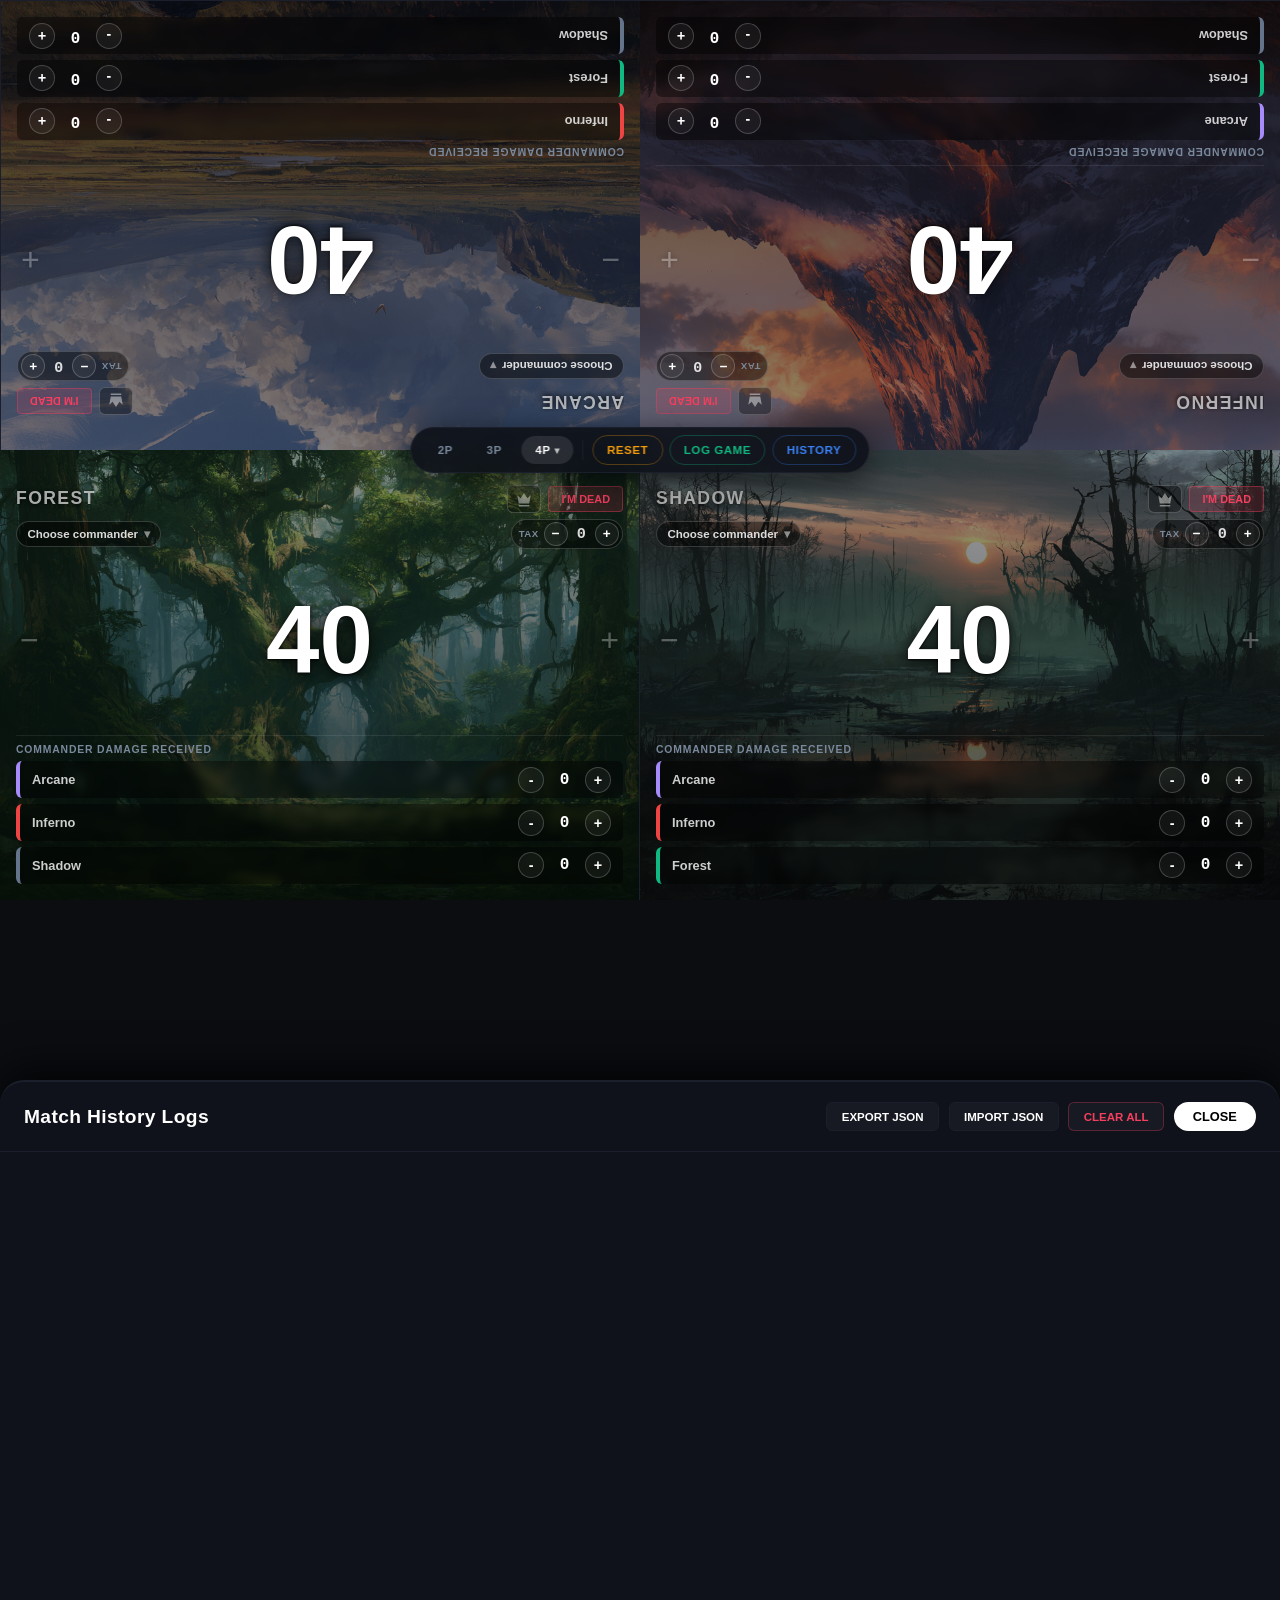
==== app/index.html @ bb57c6b3 "Urza's Abacus v2.1.1 Website at the root, the app in /app.  - Website: single page explaining every " ====
<!DOCTYPE html>
<html lang="en">
<head>
  <meta charset="UTF-8">
  <meta name="viewport" content="width=device-width, initial-scale=1.0, maximum-scale=1.0, user-scalable=no">
  <title>Urza's Abacus: Commander Life Tracker</title>
  <meta name="description" content="Urza's Abacus: a free life tracker for Magic: The Gathering Commander (EDH). Life, commander damage, commander tax, the monarch and match history for 2–4 players on one shared device.">
  <meta name="application-name" content="Urza's Abacus">
  <meta name="apple-mobile-web-app-title" content="Urza's Abacus">
  <meta name="apple-mobile-web-app-capable" content="yes">
  <meta name="mobile-web-app-capable" content="yes">
  <meta name="theme-color" content="#0b0d11">
  <link rel="icon" type="image/svg+xml" href="favicon.svg">

  <link rel="stylesheet" href="css/base.css">
  <link rel="stylesheet" href="css/layout.css">
  <link rel="stylesheet" href="css/player-card.css">
  <link rel="stylesheet" href="css/commander-picker.css">
  <link rel="stylesheet" href="css/hud.css">
  <link rel="stylesheet" href="css/history.css">
</head>
<body>

  <!-- The table. BoardView fills it with one player card per seat. -->
  <main class="board" id="board" data-players="4"></main>

  <!-- Control bar -->
  <nav class="hud-controller-bar" id="hud" aria-label="Game controls">
    <button class="hud-btn" type="button" data-players="2">2P</button>
    <button class="hud-btn" type="button" data-players="3">3P</button>
    <button class="hud-btn active hud-btn-4p" type="button" data-players="4" aria-haspopup="true" aria-expanded="false">4P<span class="hud-caret" aria-hidden="true">▾</span></button>
    <div class="hud-divider"></div>
    <button class="hud-btn btn-reset" type="button" data-action="reset">Reset</button>
    <button class="hud-btn btn-action" type="button" data-action="log-game">Log Game</button>
    <button class="hud-btn btn-log" type="button" data-action="open-history">History</button>
  </nav>

  <!-- 4P layout chooser: opens from the 4P button. It sits outside the control bar so it
       never turns with it, and its diagrams always match how the tablet lies. HudView fills it. -->
  <div class="layout-chooser" id="layout-chooser" role="menu" aria-label="Four-player layout"></div>

  <!-- Match history panel -->
  <section class="history-panel" id="history-panel" aria-label="Match history">
    <div class="panel-header">
      <h2>Match History Logs</h2>
      <div class="panel-actions">
        <button class="action-btn" type="button" data-action="export">Export JSON</button>
        <button class="action-btn" type="button" data-action="import">Import JSON</button>
        <button class="action-btn danger" type="button" data-action="clear">Clear All</button>
        <button class="action-btn close-btn" type="button" data-action="close-history">Close</button>
      </div>
    </div>
    <div class="history-stream" data-role="history-stream"></div>
    <input class="visually-hidden-input" type="file" accept=".json,application/json" data-role="import-file">
  </section>

  <!-- ===== View templates ===== -->

  <template id="player-card-template">
    <section class="player-card">
      <div class="card-header">
        <input class="player-name-input" type="text" data-role="name" aria-label="Player name" autocomplete="off">
        <div class="header-actions">
          <button class="monarch-btn" type="button" data-action="monarch" aria-label="Monarch" aria-pressed="false">
            <svg viewBox="0 0 24 24" fill="currentColor" aria-hidden="true"><path d="M3 7l4.5 4L12 4l4.5 7L21 7l-2 11H5L3 7zm2 13h14v2H5v-2z"/></svg>
          </button>
          <button class="dead-btn" type="button" data-action="dead">I'm Dead</button>
        </div>
      </div>

      <div class="commander-line">
        <button class="commander-pick-btn" type="button" data-action="open-picker">
          <span class="cp-label" data-role="commander-label">Choose commander</span><span class="cp-caret">▾</span>
        </button>
        <span class="art-credit" data-role="art-credit"></span>
        <div class="commander-meta">
          <div class="tax-control" data-role="tax" aria-label="Commander tax">
            <span class="tax-label">Tax</span>
            <button class="tax-btn" type="button" data-action="tax" data-step="-1" aria-label="Remove commander tax">−</button>
            <span class="tax-val" data-role="tax-value">0</span>
            <button class="tax-btn" type="button" data-action="tax" data-step="1" aria-label="Add commander tax">+</button>
          </div>
          <!-- Commander's color identity as mana pips, filled in by PlayerCardView -->
          <div class="commander-colors" data-role="commander-colors"></div>
        </div>
      </div>

      <!-- Tap the left half to lose life, the right half to gain life -->
      <div class="life-engine">
        <button class="life-zone life-zone-minus" type="button" data-action="life" data-step="-1" aria-label="Lose 1 life"><span class="life-zone-hint" aria-hidden="true">−</span></button>
        <span class="life-val" data-role="life">40</span>
        <button class="life-zone life-zone-plus" type="button" data-action="life" data-step="1" aria-label="Gain 1 life"><span class="life-zone-hint" aria-hidden="true">+</span></button>
      </div>

      <div class="commander-panel">
        <div class="panel-title">Commander Damage Received</div>
        <div class="cmd-rows" data-role="cmd-rows"></div>
      </div>

      <div class="commander-picker" data-role="picker">
        <div class="picker-top">
          <input class="picker-search" type="search" placeholder="Search commanders…" autocomplete="off" autocorrect="off" spellcheck="false" data-role="picker-search" aria-label="Search commanders">
          <button class="picker-close" type="button" data-action="close-picker">Close</button>
        </div>
        <div class="picker-results" data-role="picker-results"></div>
      </div>
    </section>
  </template>

  <template id="cmd-row-template">
    <div class="cmd-row">
      <span class="cmd-label" data-role="cmd-label"></span>
      <div class="cmd-controls">
        <button class="cmd-sub-btn" type="button" data-action="cmd" data-step="-1" aria-label="Remove commander damage">-</button>
        <span class="cmd-damage-val" data-role="cmd-value">0</span>
        <button class="cmd-sub-btn" type="button" data-action="cmd" data-step="1" aria-label="Add commander damage">+</button>
      </div>
    </div>
  </template>

  <!-- ===== Scripts (order matters: config, utils, models, views, controllers, app) =====
       Plain scripts sharing one EDH namespace, so the app still works
       when index.html is opened straight from a folder. -->
  <script src="js/config.js"></script>
  <script src="js/utils/emitter.js"></script>
  <script src="js/utils/storage.js"></script>
  <script src="js/utils/dom.js"></script>
  <script src="js/utils/mana.js"></script>
  <script src="js/models/CommanderCatalog.js"></script>
  <script src="js/models/GameModel.js"></script>
  <script src="js/models/HistoryModel.js"></script>
  <script src="js/views/CommanderPickerView.js"></script>
  <script src="js/views/PlayerCardView.js"></script>
  <script src="js/views/BoardView.js"></script>
  <script src="js/views/HudView.js"></script>
  <script src="js/views/HistoryView.js"></script>
  <script src="js/controllers/GameController.js"></script>
  <script src="js/controllers/CommanderController.js"></script>
  <script src="js/controllers/HistoryController.js"></script>
  <script src="js/app.js"></script>
</body>
</html>
---- app/css/base.css ----
/* =========================================================
   base.css: reset, design tokens, page shell, shared keyframes
   ========================================================= */

* {
  box-sizing: border-box;
  margin: 0;
  padding: 0;
}

:root {
  --bg-dark: #0b0d11;
  --border-dark: #1b1f2b;
  --text-muted: #79889b;
  --lethal-red: #f43f5e;
  --dead-grey: rgba(10, 11, 15, 0.9);
  --accent-blue: #3b82f6;
  --accent-green: #10b981;
  --accent-amber: #f59e0b;
  --monarch-gold: #f5c542;
  color-scheme: dark;
}

body {
  background-color: var(--bg-dark);
  font-family: -apple-system, BlinkMacSystemFont, "Segoe UI", Roboto, sans-serif;
  color: #ffffff;
  height: 100vh;
  width: 100vw;
  overflow: hidden;
  position: fixed;
  user-select: none;
  -webkit-user-select: none;
}

/* Hidden file input used by Import JSON */
.visually-hidden-input { display: none; }

@keyframes heartBeat {
  0% { transform: scale(1); }
  14% { transform: scale(1.1); }
  28% { transform: scale(1); }
  42% { transform: scale(1.1); }
  70% { transform: scale(1); }
}

@media (prefers-reduced-motion: reduce) {
  *, *::before, *::after { animation: none !important; transition: none !important; }
}
---- app/css/layout.css ----
/* =========================================================
   layout.css: the table grid and where each seat sits
   Every card is turned to face its player, so everyone
   reads their own card right side up. Built for a portrait
   tablet lying flat in the middle of the table.

   Layouts (data-layout on the board):
     2, 3      players at the two short ends
     ends      4P, two players at each short end
     sides     4P, two players along each long side
     around    4P, one player on each side
   ========================================================= */

.board {
  position: relative;
  width: 100vw;
  height: 100vh;
  display: grid;
}

/* ---- 4 players, "ends": 2 × 2, two players at the top, two at the bottom ---- */
.board[data-players="4"] { grid-template-columns: 1fr 1fr; grid-template-rows: 1fr 1fr; }
.board[data-players="4"] [data-seat="1"] { grid-area: 1 / 1 / 2 / 2; transform: rotate(180deg); border-right: 1px solid var(--border-dark); border-bottom: 1px solid var(--border-dark); }
.board[data-players="4"] [data-seat="2"] { grid-area: 1 / 2 / 2 / 3; transform: rotate(180deg); border-bottom: 1px solid var(--border-dark); }
.board[data-players="4"] [data-seat="3"] { grid-area: 2 / 1 / 3 / 2; border-right: 1px solid var(--border-dark); }
.board[data-players="4"] [data-seat="4"] { grid-area: 2 / 2 / 3 / 3; }

/* ---- 3 players: two on top, one full width below ---- */
.board[data-players="3"] { grid-template-columns: 1fr 1fr; grid-template-rows: 1fr 1fr; }
.board[data-players="3"] [data-seat="1"] { grid-area: 1 / 1 / 2 / 2; transform: rotate(180deg); border-right: 1px solid var(--border-dark); border-bottom: 1px solid var(--border-dark); }
.board[data-players="3"] [data-seat="2"] { grid-area: 1 / 2 / 2 / 3; transform: rotate(180deg); border-bottom: 1px solid var(--border-dark); }
.board[data-players="3"] [data-seat="3"] { grid-area: 2 / 1 / 3 / 3; }

/* ---- 2 players: face to face ---- */
.board[data-players="2"] { grid-template-columns: 1fr; grid-template-rows: 1fr 1fr; }
.board[data-players="2"] [data-seat="1"] { grid-area: 1 / 1 / 2 / 2; transform: rotate(180deg); border-bottom: 1px solid var(--border-dark); }
.board[data-players="2"] [data-seat="2"] { grid-area: 2 / 1 / 3 / 2; }

/* ---- Sideways seats (4P "sides" and "around") ----
   A card turned 90° is laid out at the size it will have once turned
   (the cell's height becomes its width), then centered in its cell and
   rotated. Each seat sets the cell center (--cx, --cy), the card's
   size before turning (--w, --h) and the turn (--rot). */
.board[data-layout="sides"] .player-card,
.board[data-layout="around"] .player-card {
  position: absolute;
  grid-area: auto;                /* position against the whole board, not a grid cell */
  left: var(--cx);
  top: var(--cy);
  width: var(--w);
  height: var(--h);
  transform: translate(-50%, -50%) rotate(var(--rot));
  border: 0.5px solid var(--border-dark);
}

/* "sides": seats go clockwise from the top of the left side.
   Left-side cards turn 90° so their bottom edge faces the left edge; right-side cards turn −90°. */
.board[data-layout="sides"] .player-card { --w: 50vh; --h: 50vw; }
.board[data-layout="sides"] [data-seat="1"] { --cx: 25vw; --cy: 25vh; --rot: 90deg; }
.board[data-layout="sides"] [data-seat="2"] { --cx: 75vw; --cy: 25vh; --rot: -90deg; }
.board[data-layout="sides"] [data-seat="3"] { --cx: 75vw; --cy: 75vh; --rot: -90deg; }
.board[data-layout="sides"] [data-seat="4"] { --cx: 25vw; --cy: 75vh; --rot: 90deg; }

/* "around": seats go clockwise from the top. The top and bottom seats are
   full-width bands a quarter of the height; the side seats share the middle half.
   All four get the same screen area. */
.board[data-layout="around"] [data-seat="1"] { --cx: 50vw; --cy: 12.5vh; --w: 100vw; --h: 25vh; --rot: 180deg; }
.board[data-layout="around"] [data-seat="2"] { --cx: 75vw; --cy: 50vh;   --w: 50vh;  --h: 50vw; --rot: -90deg; }
.board[data-layout="around"] [data-seat="3"] { --cx: 50vw; --cy: 87.5vh; --w: 100vw; --h: 25vh; --rot: 0deg; }
.board[data-layout="around"] [data-seat="4"] { --cx: 25vw; --cy: 50vh;   --w: 50vh;  --h: 50vw; --rot: 90deg; }

/* The top and bottom bands are wide and short: life on the left, commander damage
   on the right. Their top edge doesn't touch the control bar, so no extra padding. */
.board[data-layout="around"] :is([data-seat="1"], [data-seat="3"]) {
  display: grid;
  grid-template-columns: minmax(0, 1fr) minmax(0, 1fr);
  grid-template-rows: auto auto minmax(0, 1fr);
  grid-template-areas: "header header" "line line" "life panel";
  column-gap: 1rem;
  padding-top: 0.75rem;
}
.board[data-layout="around"] :is([data-seat="1"], [data-seat="3"]) .card-header { grid-area: header; }
.board[data-layout="around"] :is([data-seat="1"], [data-seat="3"]) .commander-line { grid-area: line; }
.board[data-layout="around"] :is([data-seat="1"], [data-seat="3"]) .commander-meta { flex-direction: row; align-items: center; gap: 0.5rem; }
.board[data-layout="around"] :is([data-seat="1"], [data-seat="3"]) .life-engine { grid-area: life; min-height: 0; margin: 0.25rem 0 0 -1rem; }
.board[data-layout="around"] :is([data-seat="1"], [data-seat="3"]) .commander-panel {
  grid-area: panel;
  align-self: center;
  border-top: none;
  margin-top: 0.25rem;
  padding-top: 0;
}
.board[data-layout="around"] :is([data-seat="1"], [data-seat="3"]) .commander-picker { padding-top: 0.75rem; }

/* Seats that aren't in play */
.player-card.is-hidden-seat,
.cmd-row.is-hidden-seat { display: none !important; }
---- app/css/player-card.css ----
/* =========================================================
   player-card.css: one seat at the table
   (themes, header, life total, commander line, tax,
    monarch, commander damage, eliminated state)
   ========================================================= */

.player-card {
  display: flex;
  flex-direction: column;
  justify-content: space-between;
  padding: 1rem;
  padding-top: calc(var(--hud-height, 46px) / 2 + 0.75rem);   /* room for the centered control bar */
  position: relative;
  overflow: hidden;
  transition: background-color 0.3s ease, opacity 0.4s ease;
  background-size: cover;
  background-position: center;
  background-repeat: no-repeat;
  container-type: inline-size;
}

/* ---- Seat themes: land art under a tinted scrim. The color is the fallback. ---- */
.theme-arcane {  /* Plains */
  --tint: 23, 18, 40;
  background-color: #171228;
  background-image: linear-gradient(rgba(23, 18, 40, 0.55), rgba(10, 8, 20, 0.82)), url("../images/lands/plains.png");
}
.theme-inferno { /* Mountain */
  --tint: 36, 15, 15;
  background-color: #240f0f;
  background-image: linear-gradient(rgba(36, 15, 15, 0.45), rgba(15, 6, 6, 0.8)), url("../images/lands/mountain.png");
}
.theme-forest {  /* Forest */
  --tint: 12, 32, 20;
  background-color: #0c2014;
  background-image: linear-gradient(rgba(12, 32, 20, 0.45), rgba(5, 14, 8, 0.8)), url("../images/lands/forest.png");
}
.theme-shadow {  /* Swamp */
  --tint: 19, 21, 24;
  background-color: #131518;
  background-image: linear-gradient(rgba(19, 21, 24, 0.4), rgba(8, 9, 11, 0.8)), url("../images/lands/swamp.png");
}

/* Commander art replaces the land, keeping the seat's tint */
.player-card.has-art {
  background-image: linear-gradient(rgba(var(--tint), 0.45), rgba(8, 8, 12, 0.82)), var(--art);
}

/* ---- Header: name, crown, I'm Dead ---- */
.card-header {
  display: flex;
  justify-content: space-between;
  align-items: center;
  z-index: 5;
}

.player-name-input {
  flex: 1 1 auto;
  min-width: 0;
  margin-right: 0.5rem;
  text-overflow: ellipsis;        /* long commander names end in … */
  background: transparent;
  border: none;
  color: rgba(255, 255, 255, 0.65);
  font-size: 1.1rem;
  font-weight: 700;
  text-transform: uppercase;
  letter-spacing: 0.08em;
  outline: none;
  border-bottom: 1px solid transparent;
  text-shadow: 0 1px 4px rgba(0, 0, 0, 0.9);
}
.player-name-input:focus {
  color: #ffffff;
  border-bottom-color: rgba(255, 255, 255, 0.3);
}

.header-actions { display: flex; align-items: center; gap: 0.45rem; flex-shrink: 0; }

.dead-btn {
  background: rgba(244, 63, 94, 0.15);
  border: 1px solid rgba(244, 63, 94, 0.4);
  color: var(--lethal-red);
  font-size: 0.68rem;
  font-weight: 700;
  text-transform: uppercase;
  padding: 0.35rem 0.75rem;
  border-radius: 4px;
  cursor: pointer;
  z-index: 10;
}

/* ---- Monarch crown ---- */
.monarch-btn {
  display: inline-flex;
  align-items: center;
  justify-content: center;
  width: 34px;
  height: 28px;
  border-radius: 6px;
  border: 1px solid rgba(255, 255, 255, 0.2);
  background: rgba(0, 0, 0, 0.35);
  color: rgba(255, 255, 255, 0.45);
  cursor: pointer;
  z-index: 10;
  -webkit-tap-highlight-color: transparent;
  transition: background-color 0.2s, color 0.2s, box-shadow 0.2s;
}
.monarch-btn svg { width: 18px; height: 18px; }
.player-card.is-monarch .monarch-btn {
  color: #1a1404;
  background: var(--monarch-gold);
  border-color: #ffe08a;
  box-shadow: 0 0 14px rgba(245, 197, 66, 0.7);
}
.player-card.is-monarch {
  box-shadow: inset 0 0 0 3px rgba(245, 197, 66, 0.9), inset 0 0 48px rgba(245, 197, 66, 0.25);
}

/* ---- Commander line: picker button, art credit, tax ---- */
.commander-line {
  display: flex;
  align-items: center;
  gap: 0.5rem;
  margin-top: 0.35rem;
  z-index: 5;
  min-width: 0;
}
.commander-pick-btn {
  display: inline-flex;
  align-items: center;
  gap: 0.35rem;
  flex: 0 1 auto;
  min-width: 0;
  max-width: 100%;
  background: rgba(0, 0, 0, 0.45);
  border: 1px solid rgba(255, 255, 255, 0.18);
  color: rgba(255, 255, 255, 0.85);
  font-size: 0.72rem;
  font-weight: 600;
  padding: 0.3rem 0.65rem;
  border-radius: 999px;
  cursor: pointer;
  white-space: nowrap;
  overflow: hidden;
  text-overflow: ellipsis;
  -webkit-tap-highlight-color: transparent;
}
.commander-pick-btn .cp-label { overflow: hidden; text-overflow: ellipsis; }
.commander-pick-btn .cp-caret { opacity: 0.6; flex-shrink: 0; }
.art-credit {
  flex: 1 1 0;        /* only takes space the commander name leaves free */
  min-width: 0;
  font-size: 0.62rem;
  color: rgba(255, 255, 255, 0.55);
  text-shadow: 0 1px 3px rgba(0, 0, 0, 0.9);
  white-space: nowrap;
  overflow: hidden;
  text-overflow: ellipsis;
}

/* ---- Tax counter with the commander's colors underneath ---- */
.commander-meta {
  display: flex;
  flex-direction: column;
  align-items: flex-end;
  gap: 0.3rem;
  flex-shrink: 0;
  margin-left: auto;
}

/* ---- Commander tax ---- */
.tax-control {
  display: inline-flex;
  align-items: center;
  gap: 0.3rem;
  flex-shrink: 0;
  background: rgba(0, 0, 0, 0.45);
  border: 1px solid rgba(255, 255, 255, 0.18);
  border-radius: 999px;
  padding: 0.15rem 0.2rem;
}
.tax-label {
  font-size: 0.6rem;
  font-weight: 700;
  letter-spacing: 0.06em;
  text-transform: uppercase;
  color: var(--text-muted);
  padding-left: 0.2rem;
}
.tax-val {
  font-family: monospace;
  font-size: 0.95rem;
  font-weight: 700;
  min-width: 1.1rem;
  text-align: center;
  color: rgba(255, 255, 255, 0.85);
}
.tax-control.has-tax { border-color: rgba(245, 158, 11, 0.55); }
.tax-control.has-tax .tax-val { color: var(--accent-amber); }
.tax-btn {
  width: 24px;
  height: 24px;
  border-radius: 50%;
  border: 1px solid rgba(255, 255, 255, 0.2);
  background: rgba(255, 255, 255, 0.06);
  color: #fff;
  font-weight: 700;
  font-size: 0.85rem;
  line-height: 1;
  cursor: pointer;
  display: flex;
  align-items: center;
  justify-content: center;
  -webkit-tap-highlight-color: transparent;
}
.tax-btn:active { background: rgba(255, 255, 255, 0.25); }

/* ---- Color identity pips (also used in the commander search) ----
   A colored circle with Scryfall's mana symbol on top. If the symbol
   can't load, the circle shows the color's letter instead. */
.commander-colors { display: flex; justify-content: flex-end; min-height: 0; }
.commander-colors:not(.has-colors) { display: none; }
.mana-pips { --pip-size: 20px; display: inline-flex; gap: 3px; flex-shrink: 0; }
.mana-pip {
  position: relative;
  width: var(--pip-size);
  height: var(--pip-size);
  border-radius: 50%;
  display: inline-flex;
  align-items: center;
  justify-content: center;
  box-shadow: 0 1px 3px rgba(0, 0, 0, 0.8);
  color: #141414;
  font-size: calc(var(--pip-size) * 0.55);
  font-weight: 800;
  line-height: 1;
}
.mana-pip::before { content: attr(data-letter); }               /* offline fallback */
.mana-pip img { position: absolute; inset: 0; width: 100%; height: 100%; }
.mana-W { background: #f8f6d8; }
.mana-U { background: #c1d7e9; }
.mana-B { background: #bab1ab; }
.mana-R { background: #e49977; }
.mana-G { background: #a3c095; }
.mana-C { background: #ccc2c0; }

/* ---- Life total ----
   The whole row is a tap target: left half loses life, right half gains it.
   The row grows to fill the space between the commander line and the
   commander damage panel, so the targets are as big as the card allows. */
.life-engine {
  position: relative;
  flex: 1 1 auto;
  min-height: 5rem;
  display: flex;
  align-items: stretch;
  margin: 0.25rem -1rem;          /* reach the card's edges */
}
.life-zone {
  flex: 1 1 50%;
  display: flex;
  align-items: center;
  background: transparent;
  border: none;
  color: #ffffff;
  cursor: pointer;
  touch-action: manipulation;     /* no double-tap zoom delay on fast taps */
  -webkit-tap-highlight-color: transparent;
  transition: background-color 0.15s;
}
.life-zone-minus { justify-content: flex-start; padding-left: 1.25rem; }
.life-zone-plus  { justify-content: flex-end;   padding-right: 1.25rem; }
.life-zone:active { background-color: rgba(255, 255, 255, 0.08); }
.life-zone:focus-visible { outline: 2px solid rgba(255, 255, 255, 0.5); outline-offset: -4px; }
.life-zone-hint {
  font-size: 2rem;
  font-weight: 300;
  line-height: 1;
  opacity: 0.3;
  text-shadow: 0 1px 4px rgba(0, 0, 0, 0.8);
}

/* The number sits on top of both zones and lets taps pass through to them */
.life-val {
  position: absolute;
  inset: 0;
  display: flex;
  align-items: center;
  justify-content: center;
  pointer-events: none;
  font-size: min(6rem, 45cqw);    /* 20% larger than before, but never crowds a narrow card */
  font-weight: 800;
  line-height: 1;
  font-variant-numeric: tabular-nums;
  text-shadow: 0 3px 18px rgba(0, 0, 0, 0.85), 0 1px 3px rgba(0, 0, 0, 0.9);
}

/* ---- Commander damage received ---- */
.commander-panel {
  border-top: 1px solid rgba(255, 255, 255, 0.08);
  padding-top: 0.5rem;
  margin-top: 0.25rem;
}
.panel-title {
  font-size: 0.65rem;
  text-transform: uppercase;
  letter-spacing: 0.08em;
  color: var(--text-muted);
  margin-bottom: 0.4rem;
  font-weight: 700;
}
.cmd-rows { display: flex; flex-direction: column; gap: 0.35rem; }
.cmd-row {
  display: flex;
  justify-content: space-between;
  align-items: center;
  background: rgba(0, 0, 0, 0.4);
  padding: 0.35rem 0.75rem;
  border-radius: 6px;
  border-left: 4px solid var(--seat-accent, transparent);
  backdrop-filter: blur(4px);
  -webkit-backdrop-filter: blur(4px);
}
.cmd-label {
  min-width: 0;
  margin-right: 0.5rem;
  font-size: 0.8rem;
  font-weight: 600;
  color: rgba(255, 255, 255, 0.8);
  white-space: nowrap;
  overflow: hidden;
  text-overflow: ellipsis;        /* long commander names end in … */
}
.cmd-controls { display: flex; align-items: center; gap: 0.65rem; flex-shrink: 0; }
.cmd-sub-btn {
  width: 26px;
  height: 26px;
  border-radius: 50%;
  border: 1px solid rgba(255, 255, 255, 0.2);
  background: rgba(255, 255, 255, 0.05);
  color: #fff;
  font-weight: bold;
  font-size: 0.9rem;
  cursor: pointer;
  display: flex;
  align-items: center;
  justify-content: center;
}
.cmd-damage-val { font-family: monospace; font-size: 1rem; font-weight: 700; min-width: 1.25rem; text-align: center; }
.cmd-row.lethal-warning { background-color: rgba(244, 63, 94, 0.25); border-color: var(--lethal-red); }
.cmd-row.lethal-warning .cmd-damage-val { color: var(--lethal-red); animation: heartBeat 1.5s infinite; }

/* ---- Eliminated ---- */
.player-card.is-eliminated { background-color: var(--dead-grey) !important; opacity: 0.35; filter: grayscale(1); }
.player-card.is-eliminated .life-zone,
.player-card.is-eliminated .cmd-sub-btn,
.player-card.is-eliminated .tax-btn,
.player-card.is-eliminated .commander-colors,
.player-card.is-eliminated .monarch-btn,
.player-card.is-eliminated .commander-pick-btn,
.player-card.is-eliminated .player-name-input { pointer-events: none; opacity: 0.2; }
.player-card.is-eliminated .dead-btn { background: rgba(255, 255, 255, 0.1); border-color: rgba(255, 255, 255, 0.3); color: #ffffff; }
---- app/css/commander-picker.css ----
/* =========================================================
   commander-picker.css: searchable commander list that opens
   inside a player card (so it faces that player)
   ========================================================= */

.commander-picker {
  position: absolute;
  inset: 0;
  z-index: 50;
  background: rgba(9, 10, 14, 0.96);
  display: none;
  flex-direction: column;
  padding: 0.85rem;
  padding-top: calc(var(--hud-height, 46px) / 2 + 0.75rem);   /* clear the centered control bar */
  gap: 0.6rem;
}
.commander-picker.open { display: flex; }

.picker-top { display: flex; gap: 0.5rem; }
.picker-search {
  flex: 1;
  min-width: 0;
  background: #171a23;
  border: 1px solid #2a3142;
  color: #fff;
  font-size: 1rem;
  padding: 0.6rem 0.8rem;
  border-radius: 10px;
  outline: none;
}
.picker-search:focus { border-color: var(--accent-blue); }
.picker-close {
  background: #fff;
  color: #000;
  border: none;
  font-weight: 700;
  font-size: 0.75rem;
  text-transform: uppercase;
  padding: 0 0.9rem;
  border-radius: 10px;
  cursor: pointer;
}

.picker-results {
  flex: 1;
  overflow-y: auto;
  display: flex;
  flex-direction: column;
  gap: 0.25rem;
  -webkit-overflow-scrolling: touch;
}
.picker-item {
  display: flex;
  align-items: center;
  justify-content: space-between;
  gap: 0.5rem;
  text-align: left;
  background: #141822;
  border: 1px solid transparent;
  color: #fff;
  font-size: 0.88rem;
  padding: 0.6rem 0.75rem;
  border-radius: 8px;
  cursor: pointer;
}
.picker-item:active, .picker-item.selected { border-color: var(--accent-blue); }
.picker-item.land-option { color: var(--text-muted); font-style: italic; }
.picker-hint { color: var(--text-muted); font-size: 0.8rem; text-align: center; padding: 0.75rem 0; }

/* Color identity pips: shared .mana-pips styles live in player-card.css */
.picker-item .mana-pips { --pip-size: 16px; }
---- app/css/hud.css ----
/* =========================================================
   hud.css: floating control bar (layout, reset, log, history)
   Sits in the exact center of the table, on the line where the
   seats meet, so every player can reach it.
   ========================================================= */

:root { --hud-height: 46px; }

.hud-controller-bar {
  position: absolute;
  top: 50%;
  left: 50%;
  transform: translate(-50%, -50%);
  height: var(--hud-height);
  background: rgba(15, 18, 25, 0.92);
  backdrop-filter: blur(16px);
  -webkit-backdrop-filter: blur(16px);
  border: 1px solid var(--border-dark);
  padding: 0.4rem 0.8rem;
  border-radius: 30px;
  display: flex;
  align-items: center;
  gap: 0.4rem;
  z-index: 100;
  box-shadow: 0 8px 32px rgba(0, 0, 0, 0.6);
  max-width: calc(100vw - 16px);
}

.hud-btn {
  background: transparent;
  border: none;
  color: var(--text-muted);
  padding: 0.5rem 0.85rem;
  font-size: 0.72rem;
  font-weight: 700;
  text-transform: uppercase;
  letter-spacing: 0.05em;
  border-radius: 20px;
  cursor: pointer;
  transition: all 0.2s;
  white-space: nowrap;
}
.hud-btn.active { background: rgba(255, 255, 255, 0.1); color: #ffffff; }
.hud-btn.btn-action { color: var(--accent-green); border: 1px solid rgba(16, 185, 129, 0.3); }
.hud-btn.btn-reset { color: var(--accent-amber); border: 1px solid rgba(245, 158, 11, 0.3); }
.hud-btn.btn-log { color: var(--accent-blue); border: 1px solid rgba(59, 130, 246, 0.3); }

.hud-divider {
  width: 1px;
  height: 20px;
  background: var(--border-dark);
  margin: 0 0.15rem;
}

/* Sideways 4P layouts: every card's top edge faces the vertical center line,
   so the bar turns to lie along it. Players on the left read it upright. */
.hud-controller-bar[data-layout="sides"],
.hud-controller-bar[data-layout="around"] { transform: translate(-50%, -50%) rotate(90deg); }

.hud-caret { margin-left: 0.25rem; font-size: 0.6rem; opacity: 0.7; }

/* ---- 4P layout chooser ----
   Never turned, so its diagrams match the tablet. Opens just above the bar,
   or beside it when the bar is turned (sideways layouts). */
.layout-chooser {
  position: fixed;
  z-index: 110;
  left: 50%;
  top: calc(50% - var(--hud-height) / 2 - 10px);
  transform: translate(-50%, -100%);
  display: none;
  gap: 0.5rem;
  padding: 0.6rem;
  background: rgba(15, 18, 25, 0.97);
  border: 1px solid #2a3142;
  border-radius: 16px;
  box-shadow: 0 12px 40px rgba(0, 0, 0, 0.7);
}
.layout-chooser.open { display: flex; }
.layout-chooser:is([data-layout="sides"], [data-layout="around"]) {
  top: 50%;
  left: calc(50% + var(--hud-height) / 2 + 10px);
  transform: translate(0, -50%);
  flex-direction: column;
}
.hud-controller-bar.chooser-open .hud-btn-4p { background: rgba(255, 255, 255, 0.1); color: #fff; }

.layout-option {
  display: flex;
  flex-direction: column;
  align-items: center;
  gap: 0.3rem;
  width: 112px;
  padding: 0.7rem 0.5rem 0.6rem;
  background: #141822;
  border: 1px solid transparent;
  border-radius: 12px;
  color: #fff;
  cursor: pointer;
  -webkit-tap-highlight-color: transparent;
}
.layout-option:active { background: #1b2130; }
.layout-option.selected { border-color: var(--accent-blue); background: rgba(59, 130, 246, 0.12); }
.layout-option-label { font-size: 0.8rem; font-weight: 700; text-transform: uppercase; letter-spacing: 0.05em; }
.layout-option-desc { font-size: 0.66rem; color: var(--text-muted); }

.layout-diagram { width: 54px; height: 76px; }
.layout-diagram .ld-tablet { fill: none; stroke: #6fa07f; stroke-width: 2; }
.layout-diagram .ld-parts line { stroke: #6fa07f; stroke-width: 0.8; }
.layout-diagram .ld-parts path,
.layout-diagram .ld-parts circle { fill: #6fa07f; }
.layout-option.selected .ld-tablet,
.layout-option.selected .ld-parts line { stroke: #93c5fd; }
.layout-option.selected .ld-parts path,
.layout-option.selected .ld-parts circle { fill: #93c5fd; }
---- app/css/history.css ----
/* =========================================================
   history.css: slide-up match history panel
   ========================================================= */

.history-panel {
  position: absolute;
  bottom: -100%;
  left: 0;
  width: 100vw;
  height: 80vh;
  background: #0f121a;
  border-top: 2px solid var(--border-dark);
  border-radius: 24px 24px 0 0;
  z-index: 500;
  transition: bottom 0.35s cubic-bezier(0.16, 1, 0.3, 1);
  display: flex;
  flex-direction: column;
  box-shadow: 0 -12px 40px rgba(0, 0, 0, 0.7);
}
.history-panel.open { bottom: 0; }

.panel-header {
  padding: 1.25rem 1.5rem;
  border-bottom: 1px solid var(--border-dark);
  display: flex;
  justify-content: space-between;
  align-items: center;
  gap: 0.75rem;
  flex-wrap: wrap;
}
.panel-header h2 { font-size: 1.2rem; font-weight: 800; letter-spacing: 0.02em; }

.panel-actions { display: flex; gap: 0.6rem; flex-wrap: wrap; }
.action-btn {
  background: #171a23;
  border: 1px solid var(--border-dark);
  color: #ffffff;
  padding: 0.45rem 0.9rem;
  font-size: 0.72rem;
  font-weight: 700;
  text-transform: uppercase;
  border-radius: 6px;
  cursor: pointer;
}
.action-btn.danger { color: var(--lethal-red); border-color: rgba(244, 63, 94, 0.3); }
.action-btn.close-btn { background: #fff; color: #000; border: none; font-size: 0.8rem; padding: 0.45rem 1.2rem; border-radius: 20px; }

.history-stream {
  flex: 1;
  overflow-y: auto;
  padding: 1.5rem;
  display: flex;
  flex-direction: column;
  gap: 1rem;
}

.empty-state {
  color: var(--text-muted);
  text-align: center;
  margin: auto;
  font-size: 0.9rem;
}

.log-card {
  background: #141822;
  border: 1px solid var(--border-dark);
  border-radius: 12px;
  padding: 1rem;
}
.log-meta {
  display: flex;
  justify-content: space-between;
  font-size: 0.7rem;
  color: var(--text-muted);
  text-transform: uppercase;
  font-weight: 700;
  margin-bottom: 0.6rem;
  border-bottom: 1px solid rgba(255, 255, 255, 0.05);
  padding-bottom: 0.4rem;
}
.log-lineup { display: flex; flex-direction: column; gap: 0.35rem; }
.log-row-player { display: flex; justify-content: space-between; gap: 0.75rem; font-size: 0.88rem; }
.log-row-player.winner { color: var(--accent-green); font-weight: 700; }
.log-row-player.dead { color: rgba(255, 255, 255, 0.4); text-decoration: line-through; }

.log-commander { color: var(--text-muted); font-size: 0.75rem; font-weight: 400; }
.log-monarch { color: var(--monarch-gold); font-size: 0.75rem; }
.log-tax { color: var(--accent-amber); font-size: 0.72rem; font-weight: 400; }
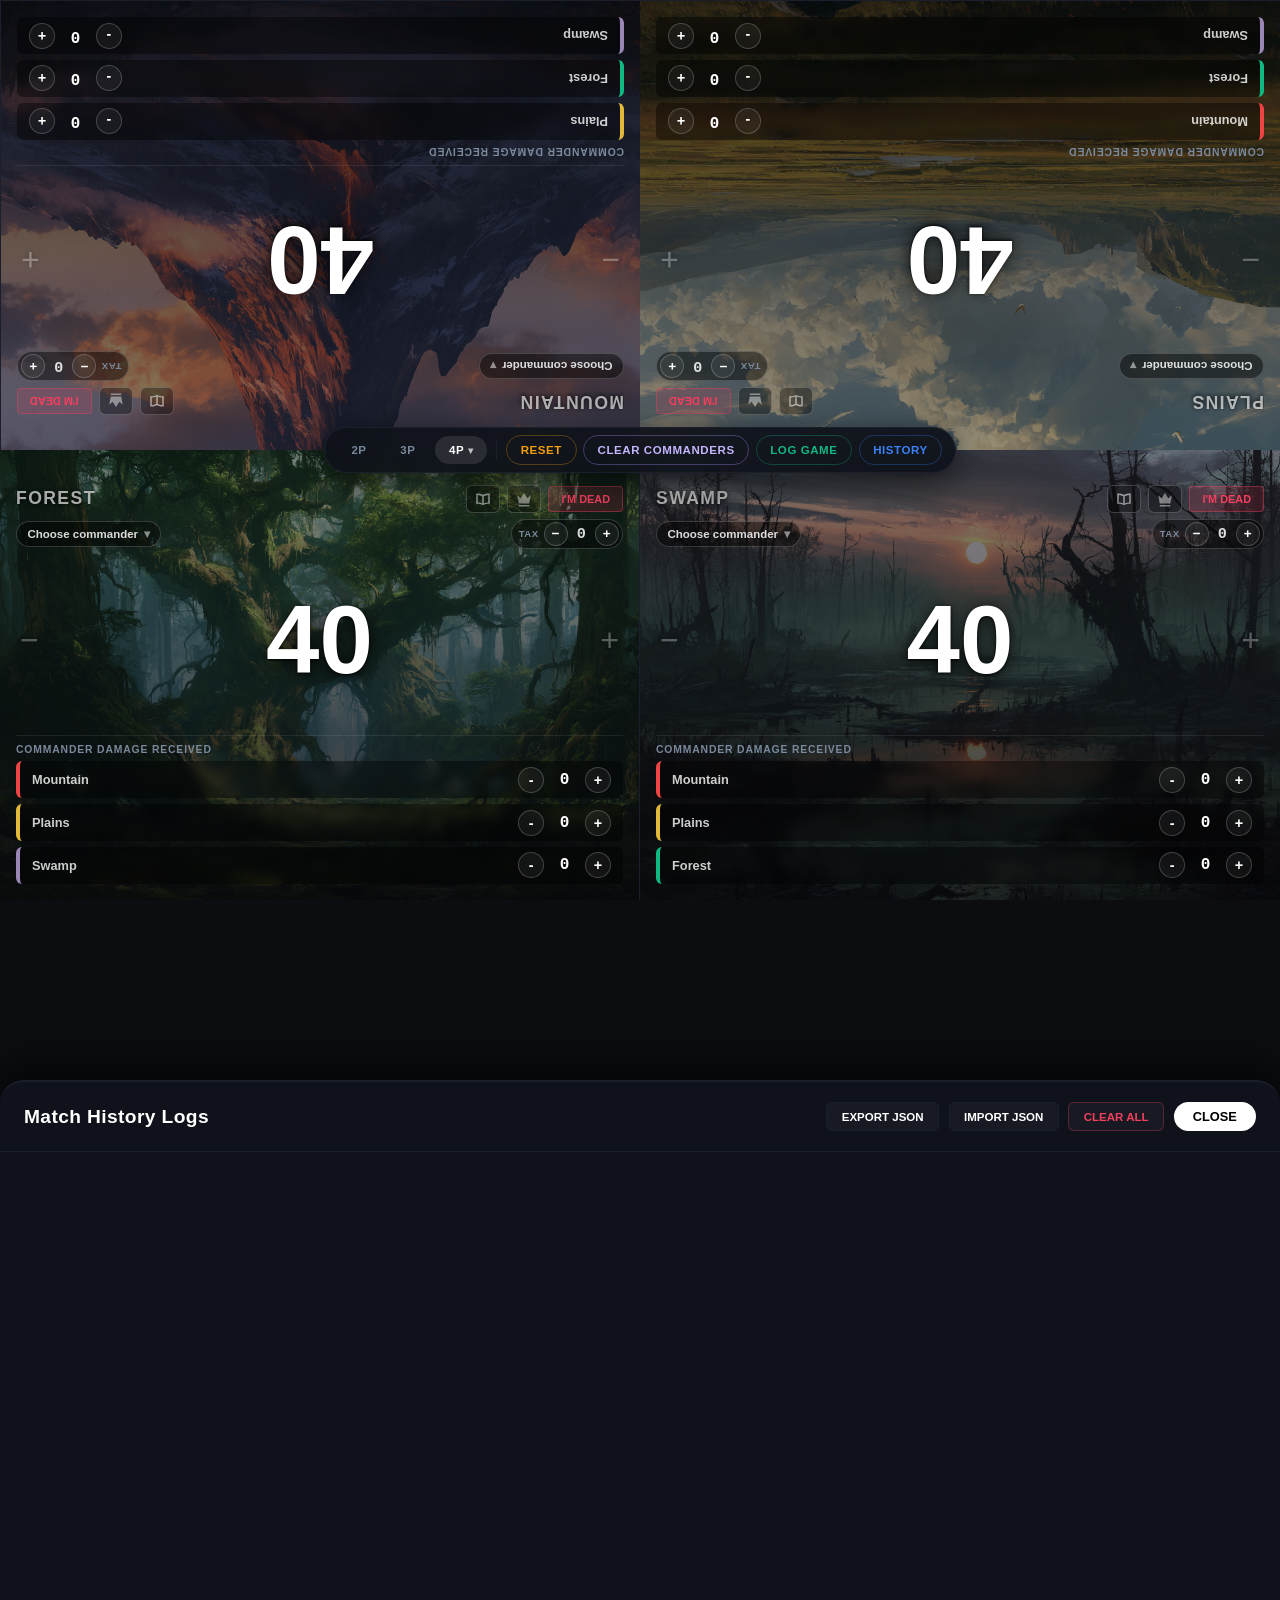
==== commit 60115e23: "v2.2.0: land backgrounds, Island, Lore, Clear Commanders - Seats default to Mountain, Plains, Forest" ====
--- a/app/index.html
+++ b/app/index.html
@@ -31,6 +31,7 @@
     <button class="hud-btn active hud-btn-4p" type="button" data-players="4" aria-haspopup="true" aria-expanded="false">4P<span class="hud-caret" aria-hidden="true">▾</span></button>
     <div class="hud-divider"></div>
     <button class="hud-btn btn-reset" type="button" data-action="reset">Reset</button>
+    <button class="hud-btn btn-lands" type="button" data-action="clear-commanders" title="Set every seat back to its land background">Clear Commanders</button>
     <button class="hud-btn btn-action" type="button" data-action="log-game">Log Game</button>
     <button class="hud-btn btn-log" type="button" data-action="open-history">History</button>
   </nav>
@@ -61,6 +62,9 @@
       <div class="card-header">
         <input class="player-name-input" type="text" data-role="name" aria-label="Player name" autocomplete="off">
         <div class="header-actions">
+          <button class="lore-btn" type="button" data-action="lore" aria-label="Lore: cryptids of this land" aria-pressed="false" title="Lore: cryptids of this land">
+            <svg viewBox="0 0 24 24" fill="currentColor" aria-hidden="true"><path d="M12 6.6C10.3 5.3 7.9 4.6 5 4.6H3v13.8h2c2.9 0 5.3.7 7 2 1.7-1.3 4.1-2 7-2h2V4.6h-2c-2.9 0-5.3.7-7 2zm-1 11.4c-1.6-.8-3.6-1.3-6-1.4V6.6c2.4.1 4.4.7 6 1.7V18zm8-1.4c-2.4.1-4.4.6-6 1.4V8.3c1.6-1 3.6-1.6 6-1.7v10z"/></svg>
+          </button>
           <button class="monarch-btn" type="button" data-action="monarch" aria-label="Monarch" aria-pressed="false">
             <svg viewBox="0 0 24 24" fill="currentColor" aria-hidden="true"><path d="M3 7l4.5 4L12 4l4.5 7L21 7l-2 11H5L3 7zm2 13h14v2H5v-2z"/></svg>
           </button>
@@ -97,6 +101,18 @@
         <div class="cmd-rows" data-role="cmd-rows"></div>
       </div>
 
+      <!-- Lore: the card flips to the AlphaCryptids of this seat's land -->
+      <div class="lore-panel" data-role="lore" aria-hidden="true">
+        <div class="lore-head">
+          <div>
+            <div class="lore-set">AlphaCryptids</div>
+            <h3 class="lore-title" data-role="lore-title">Lore</h3>
+          </div>
+          <button class="lore-close" type="button" data-action="lore">Back</button>
+        </div>
+        <ul class="lore-list" data-role="lore-list"></ul>
+      </div>
+
       <div class="commander-picker" data-role="picker">
         <div class="picker-top">
           <input class="picker-search" type="search" placeholder="Search commanders…" autocomplete="off" autocorrect="off" spellcheck="false" data-role="picker-search" aria-label="Search commanders">
@@ -127,6 +143,7 @@
   <script src="js/utils/dom.js"></script>
   <script src="js/utils/mana.js"></script>
   <script src="js/models/CommanderCatalog.js"></script>
+  <script src="js/models/LoreCatalog.js"></script>
   <script src="js/models/GameModel.js"></script>
   <script src="js/models/HistoryModel.js"></script>
   <script src="js/views/CommanderPickerView.js"></script>
--- a/app/css/player-card.css
+++ b/app/css/player-card.css
@@ -19,27 +19,14 @@
   container-type: inline-size;
 }
 
-/* ---- Seat themes: land art under a tinted scrim. The color is the fallback. ---- */
-.theme-arcane {  /* Plains */
-  --tint: 23, 18, 40;
-  background-color: #171228;
-  background-image: linear-gradient(rgba(23, 18, 40, 0.55), rgba(10, 8, 20, 0.82)), url("../images/lands/plains.png");
-}
-.theme-inferno { /* Mountain */
-  --tint: 36, 15, 15;
-  background-color: #240f0f;
-  background-image: linear-gradient(rgba(36, 15, 15, 0.45), rgba(15, 6, 6, 0.8)), url("../images/lands/mountain.png");
-}
-.theme-forest {  /* Forest */
-  --tint: 12, 32, 20;
-  background-color: #0c2014;
-  background-image: linear-gradient(rgba(12, 32, 20, 0.45), rgba(5, 14, 8, 0.8)), url("../images/lands/forest.png");
-}
-.theme-shadow {  /* Swamp */
-  --tint: 19, 21, 24;
-  background-color: #131518;
-  background-image: linear-gradient(rgba(19, 21, 24, 0.4), rgba(8, 9, 11, 0.8)), url("../images/lands/swamp.png");
-}
+/* ---- Land backgrounds: each seat shows its basic land (data-land) under a tinted scrim.
+   The color is the fallback while the image loads. ---- */
+.player-card { background-image: linear-gradient(rgba(var(--tint), 0.5), rgba(8, 8, 12, 0.82)), var(--land); }
+.player-card[data-land="plains"]   { --tint: 44, 36, 16; background-color: #2c2410; --land: url("../images/lands/plains.png"); }
+.player-card[data-land="island"]   { --tint: 10, 26, 42; background-color: #0a1a2a; --land: url("../images/lands/island.jpg"); }
+.player-card[data-land="swamp"]    { --tint: 24, 18, 30; background-color: #18121e; --land: url("../images/lands/swamp.png"); }
+.player-card[data-land="mountain"] { --tint: 36, 15, 15; background-color: #240f0f; --land: url("../images/lands/mountain.png"); }
+.player-card[data-land="forest"]   { --tint: 12, 32, 20; background-color: #0c2014; --land: url("../images/lands/forest.png"); }
 
 /* Commander art replaces the land, keeping the seat's tint */
 .player-card.has-art {
@@ -89,6 +76,24 @@
   cursor: pointer;
   z-index: 10;
 }
+
+/* ---- Lore button (book), styled like the crown beside it ---- */
+.lore-btn {
+  display: inline-flex;
+  align-items: center;
+  justify-content: center;
+  width: 34px;
+  height: 28px;
+  border-radius: 6px;
+  border: 1px solid rgba(255, 255, 255, 0.2);
+  background: rgba(0, 0, 0, 0.35);
+  color: rgba(255, 255, 255, 0.55);
+  cursor: pointer;
+  z-index: 10;
+  -webkit-tap-highlight-color: transparent;
+}
+.lore-btn svg { width: 18px; height: 18px; }
+.lore-btn[aria-pressed="true"] { color: #fff; background: rgba(167, 139, 250, 0.35); border-color: rgba(196, 181, 253, 0.7); }
 
 /* ---- Monarch crown ---- */
 .monarch-btn {
@@ -351,6 +356,43 @@
 .cmd-row.lethal-warning { background-color: rgba(244, 63, 94, 0.25); border-color: var(--lethal-red); }
 .cmd-row.lethal-warning .cmd-damage-val { color: var(--lethal-red); animation: heartBeat 1.5s infinite; }
 
+/* ---- Lore: the card flips over to show the cryptids of its land ---- */
+.lore-panel {
+  position: absolute;
+  inset: 0;
+  z-index: 40;                    /* above the card, below the commander picker */
+  display: none;
+  flex-direction: column;
+  gap: 0.6rem;
+  padding: 1rem;
+  padding-top: calc(var(--hud-height, 46px) / 2 + 0.75rem);
+  background: linear-gradient(rgba(var(--tint), 0.92), rgba(8, 8, 12, 0.97));
+  backface-visibility: hidden;
+  transform-origin: center;
+}
+.player-card.lore-open .lore-panel { display: flex; animation: loreFlip 0.45s cubic-bezier(.3, .7, .3, 1) both; }
+.player-card.lore-open > :not(.lore-panel):not(.commander-picker) { animation: loreAway 0.2s ease-in both; }
+@keyframes loreFlip {
+  0%   { transform: perspective(1400px) rotateY(-90deg); opacity: 0.2; }
+  100% { transform: perspective(1400px) rotateY(0deg); opacity: 1; }
+}
+@keyframes loreAway { to { opacity: 0; } }
+.lore-head { display: flex; justify-content: space-between; align-items: flex-start; gap: 0.75rem; }
+.lore-set { font-size: 0.62rem; font-weight: 700; letter-spacing: 0.08em; text-transform: uppercase; color: var(--text-muted); }
+.lore-title { margin: 2px 0 0; font-size: 1.15rem; font-weight: 800; color: #fff; display: flex; align-items: center; gap: 8px; }
+.lore-title .mana-pips { --pip-size: 22px; }
+.lore-close {
+  flex-shrink: 0;
+  background: #fff; color: #000; border: none; border-radius: 8px;
+  font-weight: 700; font-size: 0.72rem; text-transform: uppercase; padding: 0.45rem 0.8rem; cursor: pointer;
+}
+.lore-list { list-style: none; margin: 0; padding: 0; overflow-y: auto; -webkit-overflow-scrolling: touch; display: grid; gap: 0.45rem; align-content: start; flex: 1; }
+.lore-item { background: rgba(0, 0, 0, 0.42); border-left: 3px solid rgba(255, 255, 255, 0.18); border-radius: 8px; padding: 0.55rem 0.75rem; }
+.lore-name { display: flex; align-items: center; gap: 8px; font-weight: 700; font-size: 0.92rem; color: #fff; }
+.lore-letter { width: 20px; height: 20px; border-radius: 5px; display: grid; place-items: center; background: rgba(255, 255, 255, 0.9); color: #111; font-size: 0.7rem; flex: none; }
+.lore-desc { margin: 4px 0 0; font-size: 0.8rem; line-height: 1.35; color: rgba(255, 255, 255, 0.82); }
+.lore-region { margin-top: 3px; font-size: 0.7rem; color: var(--text-muted); }
+
 /* ---- Eliminated ---- */
 .player-card.is-eliminated { background-color: var(--dead-grey) !important; opacity: 0.35; filter: grayscale(1); }
 .player-card.is-eliminated .life-zone,
--- a/app/css/commander-picker.css
+++ b/app/css/commander-picker.css
@@ -64,7 +64,18 @@
   cursor: pointer;
 }
 .picker-item:active, .picker-item.selected { border-color: var(--accent-blue); }
-.picker-item.land-option { color: var(--text-muted); font-style: italic; }
+
+/* Land backgrounds: five chips above the search results */
+.picker-lands { display: grid; gap: 6px; padding-bottom: 6px; border-bottom: 1px solid #222838; margin-bottom: 4px; }
+.picker-lands-label { font-size: 0.65rem; font-weight: 700; letter-spacing: 0.06em; text-transform: uppercase; color: var(--text-muted); }
+.picker-lands-row { display: flex; flex-wrap: wrap; gap: 6px; }
+.land-chip {
+  display: inline-flex; align-items: center; gap: 6px;
+  background: #141822; border: 1px solid #2a3142; border-radius: 999px;
+  color: #fff; font-size: 0.8rem; font-weight: 600; padding: 4px 11px 4px 5px; cursor: pointer;
+}
+.land-chip .mana-pips { --pip-size: 20px; }
+.land-chip.selected { border-color: var(--accent-blue); background: rgba(59, 130, 246, 0.15); }
 .picker-hint { color: var(--text-muted); font-size: 0.8rem; text-align: center; padding: 0.75rem 0; }
 
 /* Color identity pips: shared .mana-pips styles live in player-card.css */
--- a/app/css/hud.css
+++ b/app/css/hud.css
@@ -44,6 +44,7 @@
 .hud-btn.btn-action { color: var(--accent-green); border: 1px solid rgba(16, 185, 129, 0.3); }
 .hud-btn.btn-reset { color: var(--accent-amber); border: 1px solid rgba(245, 158, 11, 0.3); }
 .hud-btn.btn-log { color: var(--accent-blue); border: 1px solid rgba(59, 130, 246, 0.3); }
+.hud-btn.btn-lands { color: #c4b5fd; border: 1px solid rgba(167, 139, 250, 0.35); }
 
 .hud-divider {
   width: 1px;
